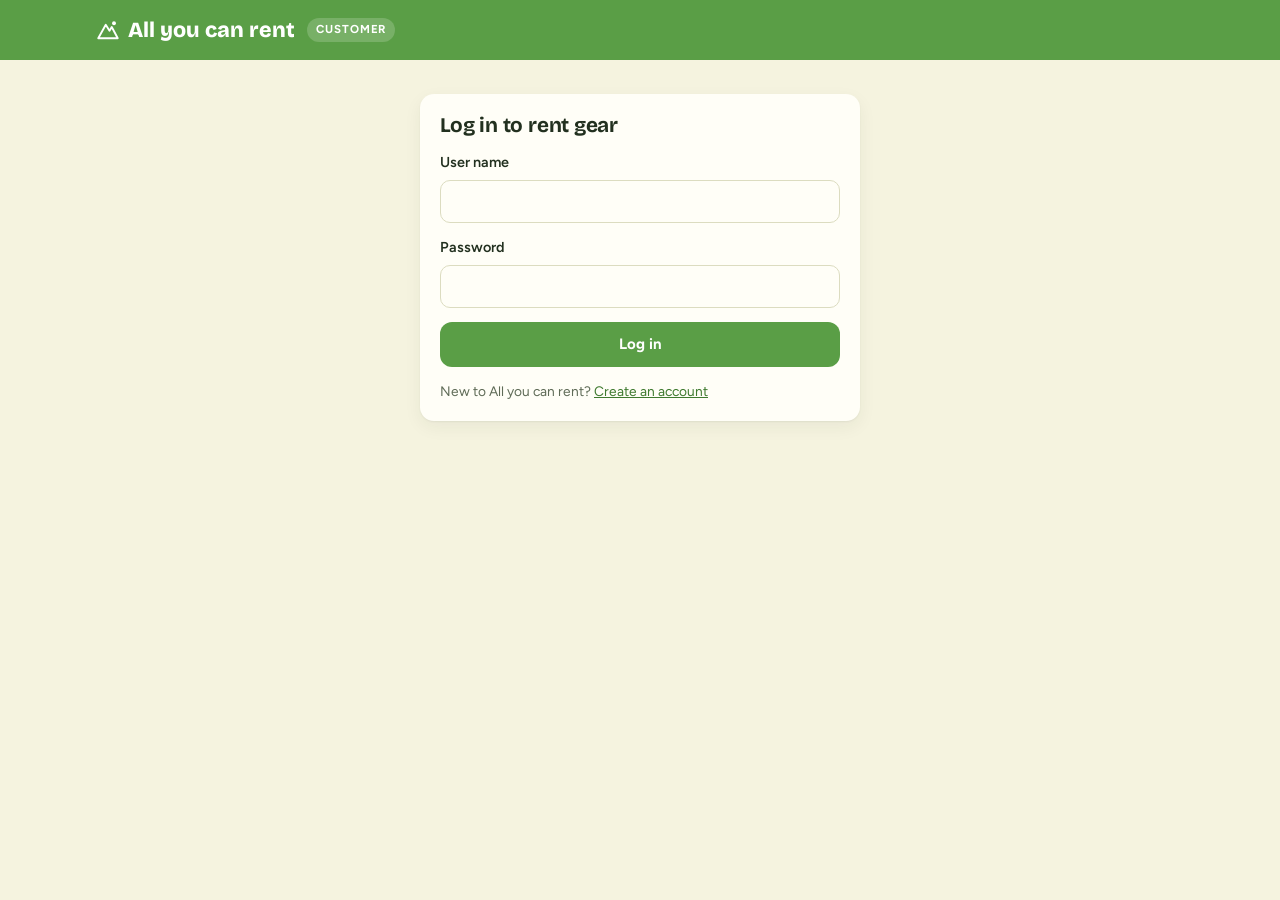
==== customer.html @ 2e120043 "Move the website to the repo root for GitHub Pages GitHub Pages serves this repo from the root of ma" ====
<!doctype html>
<html lang="en">
<head>
<meta charset="utf-8">
<meta name="viewport" content="width=device-width, initial-scale=1, viewport-fit=cover">
<meta name="claude:viewport-fit-sides" content="cover">
<title>All you can rent</title>
<link rel="preconnect" href="https://fonts.googleapis.com">
<link rel="stylesheet" href="https://fonts.googleapis.com/css2?family=Bricolage+Grotesque:opsz,wght@12..96,700;12..96,800&family=Figtree:wght@400;500;600;700&display=swap">
<link rel="stylesheet" href="css/style.css">
</head>
<body class="">
<header class="top" id="header"></header>
<main><div class="wrap" id="app"></div></main>
<div class="toast" id="toast" hidden></div>
<script src="js/api.js"></script>
<script src="js/common.js"></script>
<script src="js/customer.js"></script>
</body>
</html>
---- css/style.css ----
/* All you can rent — shared styles for the customer, employee and manager apps */
:root{
  --bg:#f5f3df; --surface:#fffef7; --surface-2:#eef0d6; --line:#dcdcc0;
  --fg:#22301f; --muted:#5f6b57; --green:#5a9e46; --green-ink:#3f7a2f; --green-soft:#e2eed3;
  --orange:#ee8f2b; --orange-ink:#b9620c; --orange-soft:#fde9d2; --on-accent:#ffffff;
  --danger:#c2412d; --danger-soft:#f8ddd6; --header:#5a9e46;
  --shadow:0 1px 2px rgba(40,50,30,.06),0 6px 18px rgba(40,50,30,.06);
  --display:"Bricolage Grotesque","Trebuchet MS",system-ui,sans-serif;
  --body:"Figtree","Segoe UI",system-ui,sans-serif;
  --r:14px;
}
@media (prefers-color-scheme: dark){:root:not([data-theme="light"]){
  --bg:#141a13; --surface:#1c241b; --surface-2:#232d21; --line:#334031;
  --fg:#e9eedd; --muted:#a3ae97; --green:#6cb356; --green-ink:#94d17f; --green-soft:#24351f;
  --orange:#f09a3e; --orange-ink:#f5b46c; --orange-soft:#3a2915; --danger:#ef7a65; --danger-soft:#3b1f19;
  --header:#3f7a2f; --shadow:0 1px 2px rgba(0,0,0,.3),0 6px 18px rgba(0,0,0,.25); color-scheme:dark}}
:root[data-theme="dark"]{
  --bg:#141a13; --surface:#1c241b; --surface-2:#232d21; --line:#334031;
  --fg:#e9eedd; --muted:#a3ae97; --green:#6cb356; --green-ink:#94d17f; --green-soft:#24351f;
  --orange:#f09a3e; --orange-ink:#f5b46c; --orange-soft:#3a2915; --danger:#ef7a65; --danger-soft:#3b1f19;
  --header:#3f7a2f; --shadow:0 1px 2px rgba(0,0,0,.3),0 6px 18px rgba(0,0,0,.25); color-scheme:dark}
/* employee and manager apps use a darker header so staff can tell the apps apart */
body.staff{--header:#2f5d3a}
body.mgr{--header:#7a4a1d}

*{box-sizing:border-box}
html,body{margin:0}
body{background:var(--bg);color:var(--fg);font-family:var(--body);font-size:15px;line-height:1.5}
h1,h2,h3{font-family:var(--display);line-height:1.15;margin:0;text-wrap:balance;letter-spacing:-.01em}
h1{font-size:clamp(1.6rem,4vw,2.2rem);font-weight:800}
h2{font-size:1.3rem;font-weight:700}
h3{font-size:1.05rem;font-weight:700}
p{margin:0}
a{color:var(--green-ink)}
button,input,select,textarea{font:inherit;color:inherit}
:focus-visible{outline:3px solid var(--orange);outline-offset:2px}
.wrap{max-width:1120px;margin:0 auto;padding-left:max(16px,env(safe-area-inset-left,0px));padding-right:max(16px,env(safe-area-inset-right,0px))}

body::before{content:"";position:fixed;inset:0 0 auto;height:env(safe-area-inset-top,0px);z-index:10;background:var(--header)}
header.top{position:sticky;top:env(safe-area-inset-top,0px);z-index:9;background:var(--header);color:var(--on-accent)}
header.top .wrap{display:flex;align-items:center;gap:12px;min-height:60px;flex-wrap:wrap;padding-block:6px}
.logo{font-family:var(--display);font-weight:800;font-size:1.35rem;color:var(--on-accent);text-decoration:none;display:flex;align-items:center;gap:8px}
.logo svg{width:24px;height:24px}
.role-tag{font-size:.72rem;font-weight:700;letter-spacing:.08em;text-transform:uppercase;background:rgba(255,255,255,.18);padding:3px 9px;border-radius:999px}
nav.main{display:flex;gap:2px;margin-left:auto;align-items:center;flex-wrap:wrap}
nav.main a,nav.main button{color:var(--on-accent);text-decoration:none;padding:7px 12px;border-radius:999px;font-weight:600;font-size:.9rem;background:none;border:0;cursor:pointer}
nav.main a:hover,nav.main a.on,nav.main button:hover{background:rgba(255,255,255,.16)}
main{padding-block:24px 48px}

.btn{display:inline-flex;align-items:center;justify-content:center;gap:8px;border:0;border-radius:12px;padding:11px 18px;font-weight:700;cursor:pointer;text-decoration:none}
.btn:active{transform:translateY(1px)}
.btn-green{background:var(--green);color:var(--on-accent)}
.btn-orange{background:var(--orange);color:var(--on-accent)}
.btn-ghost{background:transparent;color:var(--green-ink);border:1.5px solid var(--green)}
.btn-quiet{background:var(--surface-2);color:var(--fg)}
.btn-danger{background:var(--danger-soft);color:var(--danger)}
.btn-sm{padding:6px 12px;font-size:.85rem;border-radius:9px}
.btn[disabled]{opacity:.45;cursor:not-allowed}
.btn-block{width:100%}
.card{background:var(--surface);border-radius:var(--r);box-shadow:var(--shadow)}
.pad{padding:20px}
.stack{display:flex;flex-direction:column;gap:14px}
.row{display:flex;gap:10px;flex-wrap:wrap;align-items:center}
.between{justify-content:space-between}
.muted{color:var(--muted)}
.small{font-size:.86rem}
.eyebrow{font-size:.75rem;letter-spacing:.08em;text-transform:uppercase;font-weight:700;color:var(--green-ink)}
.price{font-family:var(--display);font-weight:800;color:var(--orange-ink);font-variant-numeric:tabular-nums}
.num{font-variant-numeric:tabular-nums}
.chip{display:inline-flex;align-items:center;gap:6px;border:1.5px solid var(--green);color:var(--green-ink);background:transparent;border-radius:999px;padding:5px 13px;font-size:.86rem;font-weight:600;cursor:pointer}
.chip:hover{background:var(--green-soft)}
.chip.on{background:var(--green);color:var(--on-accent)}
.pill{display:inline-block;font-size:.72rem;font-weight:700;padding:2px 9px;border-radius:999px;background:var(--green-soft);color:var(--green-ink)}
.pill.warn{background:var(--orange-soft);color:var(--orange-ink)}
.pill.bad{background:var(--danger-soft);color:var(--danger)}
.stars{color:var(--orange);letter-spacing:1px}
label.f{display:flex;flex-direction:column;gap:6px;font-weight:600;font-size:.9rem}
label.f .hint{font-weight:400;color:var(--muted);font-size:.8rem}
.in{width:100%;background:var(--surface);border:1.5px solid var(--line);border-radius:10px;padding:10px 12px;font-weight:400}
.in:focus{border-color:var(--green);outline:none}
.grid-2{display:grid;grid-template-columns:repeat(2,minmax(0,1fr));gap:14px}
.grid-3{display:grid;grid-template-columns:repeat(3,minmax(0,1fr));gap:14px}
@media (max-width:640px){.grid-2,.grid-3{grid-template-columns:1fr}}
.two-col{display:grid;grid-template-columns:minmax(0,1fr) minmax(0,1fr);gap:20px;align-items:start}
.side-col{display:grid;grid-template-columns:minmax(0,1.3fr) minmax(0,1fr);gap:20px;align-items:start}
@media (max-width:860px){.two-col,.side-col{grid-template-columns:1fr}}
.msg{border-radius:10px;padding:10px 14px;font-size:.9rem;font-weight:600}
.msg.ok{background:var(--green-soft);color:var(--green-ink)}
.msg.err{background:var(--danger-soft);color:var(--danger)}
.msg.info{background:var(--orange-soft);color:var(--orange-ink)}
.auth{max-width:440px;margin:10px auto}
.tabs-inline{display:flex;gap:4px;background:var(--surface-2);padding:4px;border-radius:12px;width:fit-content;max-width:100%;flex-wrap:wrap}
.tabs-inline button{border:0;background:none;padding:8px 14px;border-radius:9px;font-weight:600;cursor:pointer;color:var(--muted)}
.tabs-inline button.on{background:var(--surface);color:var(--fg);box-shadow:var(--shadow)}

.cards{display:grid;grid-template-columns:repeat(auto-fill,minmax(250px,1fr));gap:18px}
.bcard{display:flex;flex-direction:column;text-decoration:none;color:inherit;overflow:hidden;cursor:pointer;border:0;padding:0;text-align:left}
.bcard:hover{transform:translateY(-2px)}
.bcard .art{aspect-ratio:16/9;background:var(--green-soft)}
.bcard .art svg,.art-lg svg{display:block;width:100%;height:100%}
.bcard .body{padding:14px 16px 16px;display:flex;flex-direction:column;gap:8px;flex:1}
.art-lg{border-radius:16px;overflow:hidden;aspect-ratio:16/8}
.tagline{display:flex;gap:6px;flex-wrap:wrap}
.tagline span{font-size:.74rem;color:var(--muted);background:var(--surface-2);padding:2px 8px;border-radius:6px}

.tbl-wrap{overflow-x:auto}
table.tbl{width:100%;border-collapse:collapse;font-size:.9rem}
.tbl th{text-align:left;font-size:.75rem;letter-spacing:.06em;text-transform:uppercase;color:var(--muted);font-weight:700;padding:8px 10px;border-bottom:1.5px solid var(--line)}
.tbl td{padding:10px;border-bottom:1px solid var(--line);vertical-align:top}
.tbl td.num,.tbl th.num{text-align:right}
.lines{display:flex;flex-direction:column;gap:8px;font-variant-numeric:tabular-nums}
.lines div{display:flex;justify-content:space-between;gap:12px}
.lines .total{border-top:2px solid var(--fg);padding-top:10px;font-weight:700;font-size:1.1rem}

.inbox-item{display:flex;flex-direction:column;gap:6px;padding:14px 0;border-bottom:1px solid var(--line)}
.inbox-item:last-child{border-bottom:0}
.empty{text-align:center;padding:30px 16px;color:var(--muted)}
.checklist{list-style:none;margin:0;padding:0;display:flex;flex-direction:column;gap:6px;max-height:260px;overflow:auto;border:1.5px solid var(--line);border-radius:10px;padding:8px}
.checklist label{display:flex;gap:10px;align-items:center;padding:6px 8px;border-radius:8px;cursor:pointer}
.checklist label:hover{background:var(--surface-2)}
.checklist input{accent-color:var(--green)}

.toast{position:fixed;left:50%;bottom:calc(24px + env(safe-area-inset-bottom,0px));transform:translateX(-50%);background:var(--fg);color:var(--bg);padding:10px 18px;border-radius:999px;font-weight:600;z-index:20;box-shadow:var(--shadow);max-width:calc(100% - 32px)}
@media (prefers-reduced-motion:reduce){*{transition:none!important}}
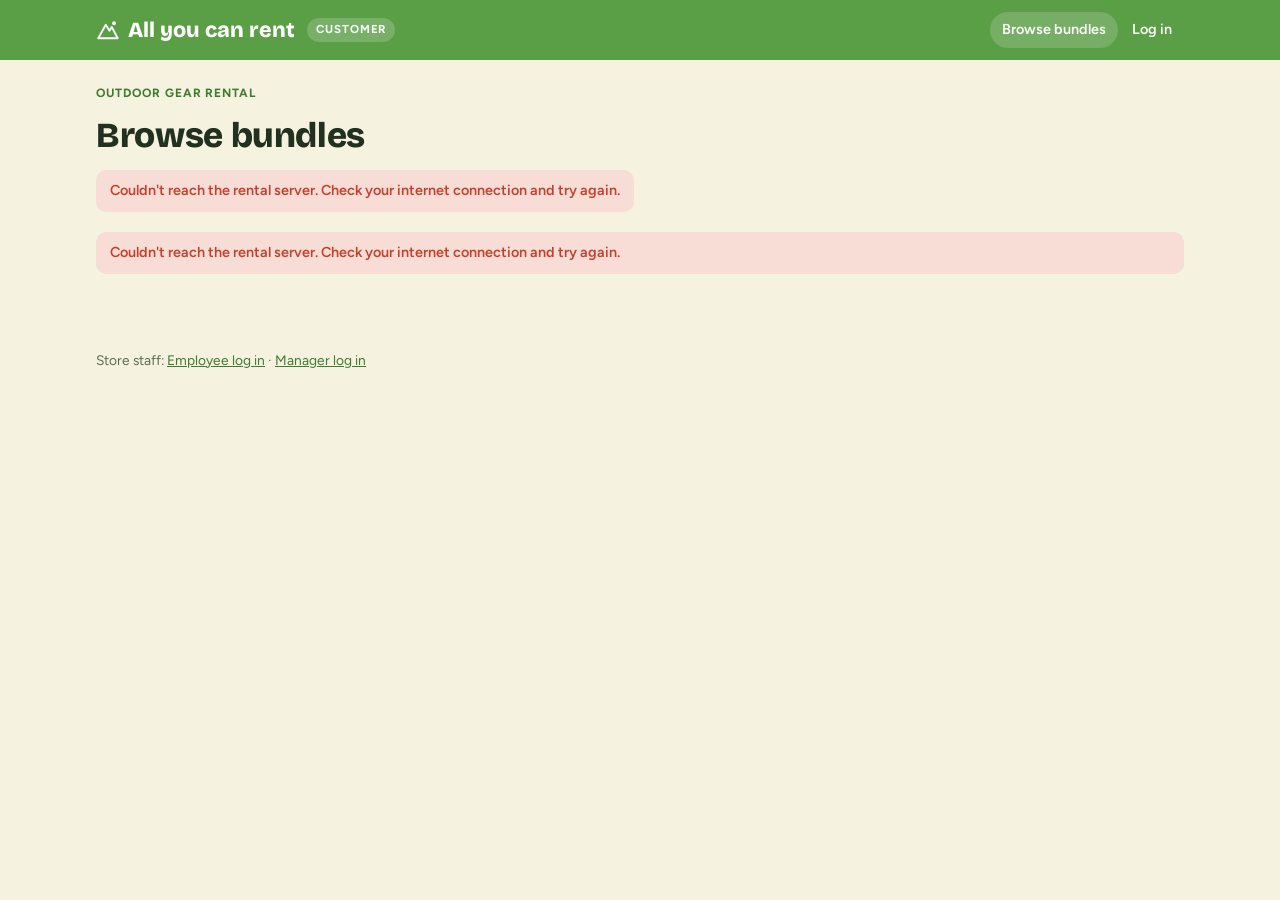
==== commit 0b86750a: "Make the shop the home page and log in with a pop-up - index.html is now the customer shop (browse b" ====
--- a/customer.html
+++ b/customer.html
@@ -2,19 +2,10 @@
 <html lang="en">
 <head>
 <meta charset="utf-8">
-<meta name="viewport" content="width=device-width, initial-scale=1, viewport-fit=cover">
-<meta name="claude:viewport-fit-sides" content="cover">
 <title>All you can rent</title>
-<link rel="preconnect" href="https://fonts.googleapis.com">
-<link rel="stylesheet" href="https://fonts.googleapis.com/css2?family=Bricolage+Grotesque:opsz,wght@12..96,700;12..96,800&family=Figtree:wght@400;500;600;700&display=swap">
-<link rel="stylesheet" href="css/style.css">
+<!-- The shop moved to index.html. Keep old links working, including #bundle-... links. -->
+<script>location.replace("index.html" + location.hash);</script>
+<meta http-equiv="refresh" content="0; url=index.html">
 </head>
-<body class="">
-<header class="top" id="header"></header>
-<main><div class="wrap" id="app"></div></main>
-<div class="toast" id="toast" hidden></div>
-<script src="js/api.js"></script>
-<script src="js/common.js"></script>
-<script src="js/customer.js"></script>
-</body>
+<body><a href="index.html">Go to All you can rent</a></body>
 </html>
